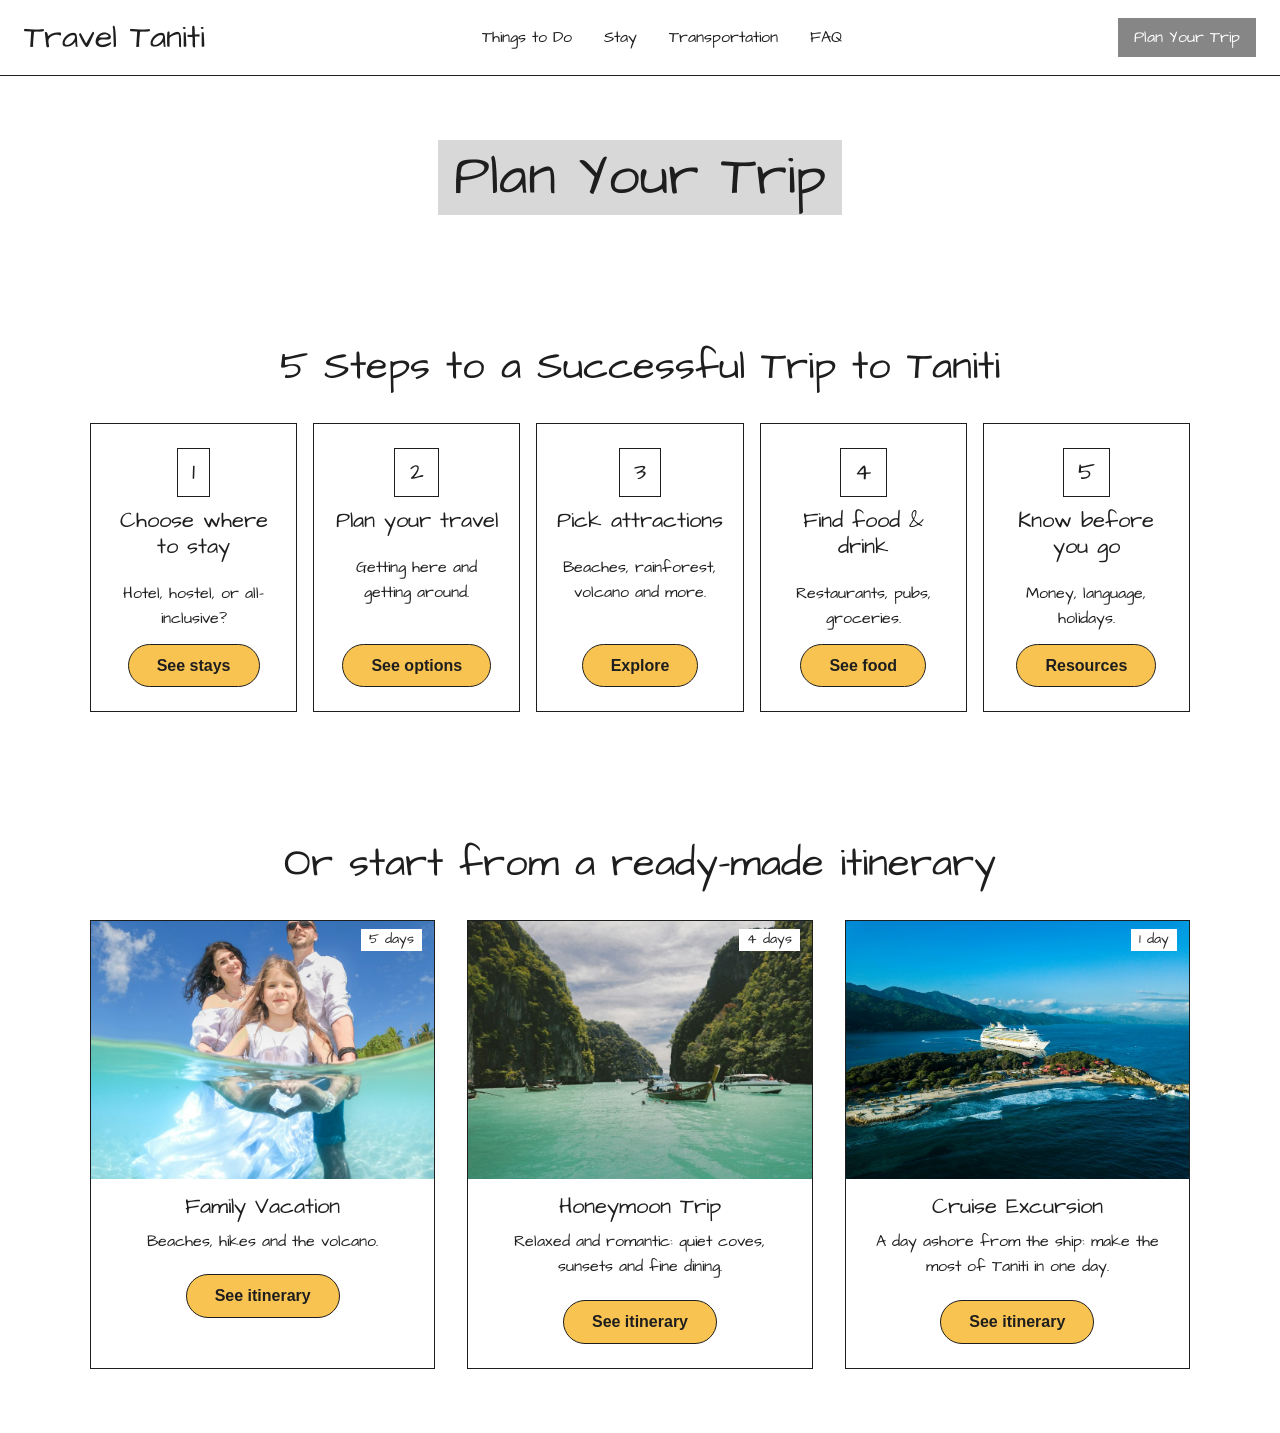
==== plan-your-trip.html @ 33244c45 "add ready-made itineraries" ====
<!DOCTYPE html>
<html lang="en">
<head>
    <meta charset="UTF-8">
    <meta name="viewport" content="width=device-width, initial-scale=1.0">
    <meta name="description" content="Five steps to planning a trip to Taniti, plus ready-made itineraries.">
    <title>Plan Your Trip | Travel Taniti</title>
    <link rel="preconnect" href="https://fonts.googleapis.com">
    <link rel="preconnect" href="https://fonts.gstatic.com" crossorigin>
    <link rel="stylesheet" href="https://fonts.googleapis.com/css2?family=Architects+Daughter&family=Lora:wght@400;700&display=swap">
    <link rel="stylesheet" href="https://cdnjs.cloudflare.com/ajax/libs/font-awesome/6.5.2/css/all.min.css">
    <link rel="stylesheet" href="styles.css">
</head>
<body>
    <!-- Header -->
    <header>
        <a id="logo" href="index.html">Travel Taniti</a>
        <nav>
            <ul>
                <li><a href="things-to-do.html">Things to Do</a></li>
                <li><a href="stay.html">Stay</a></li>
                <li><a href="transportation.html">Transportation</a></li>
                <li><a href="faq.html">FAQ</a></li>
            </ul>
        </nav>
        <a id="nav-cta" href="plan-your-trip.html" aria-current="page">Plan Your Trip</a>
    </header>

    <main>
        <!-- Page title -->
        <section class="page-title">
            <h1>Plan Your Trip</h1>
        </section>

        <!-- Steps -->
        <section id="steps">
            <h2>5 Steps to a Successful Trip to Taniti</h2>
            <ol class="step-list">
                <li class="card">
                    <h3>Choose where to stay</h3>
                    <p>Hotel, hostel, or all-inclusive?</p>
                    <a class="button" href="stay.html">See stays</a>
                </li>
                <li class="card">
                    <h3>Plan your travel</h3>
                    <p>Getting here and getting around.</p>
                    <a class="button" href="transportation.html">See options</a>
                </li>
                <li class="card">
                    <h3>Pick attractions</h3>
                    <p>Beaches, rainforest, volcano and more.</p>
                    <a class="button" href="things-to-do.html">Explore</a>
                </li>
                <li class="card">
                    <h3>Find food &amp; drink</h3>
                    <p>Restaurants, pubs, groceries.</p>
                    <a class="button" href="things-to-do.html#food">See food</a>
                </li>
                <li class="card">
                    <h3>Know before you go</h3>
                    <p>Money, language, holidays.</p>
                    <a class="button" href="faq.html">Resources</a>
                </li>
            </ol>
        </section>

        <!-- Itineraries -->
        <section id="itineraries">
            <h2>Or start from a ready-made itinerary</h2>
            <ul class="card-grid">
                <li class="card">
                    <img src="assets/beach-family.jpg" alt="Family playing in shallow water on a white-sand beach">
                    <span class="tag">5 days</span>
                    <h3>Family Vacation</h3>
                    <p>Beaches, hikes and the volcano.</p>
                    <a class="button" href="#sample-itinerary">See itinerary</a>
                </li>
                <li class="card">
                    <img src="assets/cove.jpg" alt="Boats in a turquoise cove between limestone cliffs">
                    <span class="tag">4 days</span>
                    <h3>Honeymoon Trip</h3>
                    <p>Relaxed and romantic: quiet coves, sunsets and fine dining.</p>
                    <a class="button" href="#sample-itinerary">See itinerary</a>
                </li>
                <li class="card">
                    <img src="assets/cruise.jpg" alt="Cruise ship docked in a tropical bay">
                    <span class="tag">1 day</span>
                    <h3>Cruise Excursion</h3>
                    <p>A day ashore from the ship: make the most of Taniti in one day.</p>
                    <a class="button" href="#sample-itinerary">See itinerary</a>
                </li>
            </ul>
        </section>

    </main>
</body>
</html>
---- styles.css ----
/* Tokens */
:root {
    --color-ink: #1e1e1e;
    --color-white: #fff;
    --color-teal: #14434b;
    --color-band-start: #cfe2e6;
    --color-band-end: #d6f8f7;
    --color-mint: #f1f7f7;
    --color-gray: #d8d8d8;
    --color-nav-button: #868686;
    --color-yellow: #f8c351;
    --font-display: 'Architects Daughter', cursive;
    --font-body: 'Lora', Georgia, serif;
    --font-sans: Arial, Helvetica, sans-serif;
    --max-width: 1100px;
}

/* Reset */
*,
*::before,
*::after {
    box-sizing: border-box;
    margin: 0;
    padding: 0;
}

img {
    display: block;
    max-width: 100%;
}

ul,
ol {
    list-style: none;
}

/* Base */
html {
    scroll-behavior: smooth;
}

body {
    background: var(--color-white);
    color: var(--color-ink);
    font-family: var(--font-body);
    line-height: 1.6;
}

h1,
h2,
h3 {
    font-family: var(--font-display);
    font-weight: 400;
    line-height: 1.2;
}

h1 {
    font-size: 3.5rem;
}

h2 {
    font-size: 2.5rem;
    margin-bottom: 0.5rem;
}

h3 {
    font-size: 1.35rem;
}

a {
    color: inherit;
}

main > section {
    padding: 4rem max(1.5rem, (100% - var(--max-width)) / 2);
}

@media (max-width: 768px) {
    h1 {
        font-size: 2.5rem;
    }

    h2 {
        font-size: 2rem;
    }

    main > section {
        padding-block: 3rem;
    }
}

/* Button */
.button {
    display: inline-block;
    padding: 0.5rem 1.75rem;
    border: 1px solid var(--color-ink);
    border-radius: 999px;
    background: var(--color-yellow);
    color: var(--color-ink);
    font-family: var(--font-sans);
    font-weight: 700;
    text-decoration: none;
}

.button:hover,
.button:focus-visible {
    background: var(--color-white);
}

/* Header */
header {
    display: flex;
    align-items: center;
    justify-content: space-between;
    gap: 1rem 2rem;
    padding: 0.75rem 1.5rem;
    border-bottom: 1px solid var(--color-ink);
    font-family: var(--font-display);
}

#logo {
    font-size: 2rem;
    text-decoration: none;
    white-space: nowrap;
}

header ul {
    display: flex;
    gap: 2rem;
}

header ul a {
    text-decoration: none;
}

header ul a:hover,
header [aria-current="page"] {
    text-decoration: underline;
}

#nav-cta {
    padding: 0.4rem 1rem;
    background: var(--color-nav-button);
    color: var(--color-white);
    text-decoration: none;
    white-space: nowrap;
}

@media (max-width: 768px) {
    header {
        flex-wrap: wrap;
    }

    #logo {
        font-size: 1.6rem;
    }

    header nav {
        order: 3;
        width: 100%;
    }

    header ul {
        flex-wrap: wrap;
        justify-content: center;
        gap: 0.5rem 1.25rem;
    }
}

/* Split */
.split {
    display: grid;
    grid-template-columns: 1fr 1fr;
    align-items: center;
    gap: 3rem;
}

.split-reverse > :first-child {
    order: 2;
}

.split p + p {
    margin-top: 1rem;
}

.subtitle {
    margin-bottom: 1.5rem;
    font-family: var(--font-display);
    font-size: 1.25rem;
}

@media (max-width: 768px) {
    .split {
        grid-template-columns: 1fr;
        gap: 2rem;
    }

    .split-reverse > :first-child {
        order: 0;
    }
}

/* Band */
.band {
    background: linear-gradient(to right, var(--color-band-start), var(--color-band-end));
}

.band > h2 {
    margin-bottom: 2rem;
    text-align: center;
}

/* Cards */
.card-grid {
    display: grid;
    grid-template-columns: repeat(3, 1fr);
    gap: 2rem;
}

.card {
    position: relative;
    padding: 1.5rem 1rem;
    border: 1px solid var(--color-ink);
    font-family: var(--font-display);
    text-align: center;
}

.card h3 {
    margin-bottom: 0.5rem;
}

.card-icon {
    display: block;
    margin-bottom: 1rem;
    font-size: 3rem;
}

@media (max-width: 768px) {
    .card-grid {
        grid-template-columns: 1fr;
    }
}

/* Itinerary call to action */
.itinerary-cta {
    display: grid;
    grid-template-columns: 1fr 1.5fr;
    align-items: center;
    gap: 3rem;
    background: var(--color-teal);
    color: var(--color-white);
    font-family: var(--font-sans);
    text-align: center;
}

.itinerary-cta img {
    width: 100%;
    aspect-ratio: 2 / 3;
    object-fit: cover;
}

.itinerary-cta h2 {
    margin-bottom: 1.5rem;
    font-family: var(--font-sans);
    font-size: 3rem;
    font-weight: 700;
}

.itinerary-cta p {
    margin-bottom: 2rem;
    font-size: 1.25rem;
}

@media (max-width: 768px) {
    .itinerary-cta {
        grid-template-columns: 1fr;
        gap: 2rem;
    }

    .itinerary-cta img {
        aspect-ratio: 4 / 3;
    }

    .itinerary-cta h2 {
        font-size: 2.25rem;
    }
}

/* Page title */
.page-title {
    text-align: center;
}

.page-title h1 {
    display: inline-block;
    padding: 0.25rem 1rem;
    background: var(--color-gray);
}

/* Feature card */
.feature-card {
    border: 1px solid var(--color-ink);
    font-family: var(--font-display);
}

.feature-card img {
    width: 100%;
    aspect-ratio: 4 / 3;
    object-fit: cover;
}

.feature-card figcaption {
    position: relative;
    padding: 1rem;
}

.feature-card figcaption .tag {
    top: 1rem;
}

/* Tag */
.tag {
    position: absolute;
    top: 0.5rem;
    right: 0.75rem;
    font-family: var(--font-display);
    font-size: 0.85rem;
}

/* Featured */
.featured {
    display: grid;
    grid-template-columns: 1fr 1.5fr;
    align-items: center;
    gap: 3rem;
    background: var(--color-mint);
    text-align: center;
}

.featured img {
    width: 100%;
    aspect-ratio: 3 / 4;
    object-fit: cover;
}

.featured h2 {
    color: var(--color-teal);
    font-family: var(--font-sans);
    font-size: 3rem;
    font-weight: 700;
}

.featured p {
    margin-bottom: 2rem;
    font-family: var(--font-sans);
    font-size: 1.25rem;
}

@media (max-width: 768px) {
    .featured {
        grid-template-columns: 1fr;
        gap: 2rem;
    }

    .featured img {
        aspect-ratio: 4 / 3;
    }

    .featured h2 {
        font-size: 2.25rem;
    }
}

/* Option list */
.option-list {
    display: grid;
    gap: 1.5rem;
}

.option-list .button {
    display: block;
    padding: 0.75rem;
    font-size: 1.5rem;
    text-align: center;
}

.option {
    display: grid;
    grid-template-columns: 3.5rem 1fr;
    align-items: center;
    column-gap: 1rem;
    padding: 1rem 1.5rem;
    border: 1px solid var(--color-ink);
    background: var(--color-mint);
}

.option .card-icon {
    grid-row: span 2;
    margin: 0;
    font-size: 2.25rem;
}

/* Collage */
.collage {
    display: grid;
    grid-template-columns: 1fr 1fr;
    grid-auto-rows: 10rem;
    gap: 0.75rem;
}

.collage img {
    width: 100%;
    height: 100%;
    object-fit: cover;
}

.collage img:first-child {
    grid-row: span 2;
}

/* ==== Per page styles ==== */

/* Home */
#hero {
    display: grid;
    place-items: center;
    min-height: 70vh;
    background: url("assets/hero.jpg") center / cover;
    text-align: center;
}

#hero h1 {
    padding: 0.5rem 1.5rem;
    background: rgb(255 255 255 / 0.55);
    font-size: 4.5rem;
}

@media (max-width: 768px) {
    #hero {
        min-height: 50vh;
    }

    #hero h1 {
        font-size: 2.75rem;
    }
}

#welcome ul {
    display: grid;
    gap: 1.5rem;
}

#welcome ul img {
    width: 100%;
    aspect-ratio: 16 / 7;
    object-fit: cover;
}

#welcome ul a:hover img {
    opacity: 0.85;
}

#categories {
    padding-block: 8rem;
}

#categories h3 a {
    text-decoration: none;
}

#categories h3 a:hover {
    text-decoration: underline;
}

#categories p {
    font-size: 0.9rem;
}

@media (max-width: 768px) {
    #categories {
        padding-block: 3rem;
    }
}

/* Things to do */
.things h2 {
    font-size: 3rem;
}

.things .feature-card {
    max-width: 26rem;
    justify-self: center;
}

@media (max-width: 768px) {
    .things h2 {
        font-size: 2.25rem;
    }
}

/* Stay */
#lodging h2 {
    font-size: 3rem;
}

#featured-lodging h3 {
    margin-top: 0.5rem;
}

#featured-lodging p {
    font-size: 0.9rem;
}

@media (max-width: 768px) {
    #lodging h2 {
        font-size: 2.25rem;
    }
}

/* Transportation */
#arriving h2 {
    font-size: 3rem;
}

#featured-transport > h2 {
    margin-bottom: 2rem;
    text-align: center;
}

#featured-transport .split > div:last-child {
    text-align: right;
}

#featured-transport h3 {
    margin-bottom: 1rem;
    font-size: 2rem;
}

@media (max-width: 768px) {
    #arriving h2 {
        font-size: 2.25rem;
    }

    #featured-transport .split > div:last-child {
        text-align: left;
    }
}

/* FAQ */
#questions {
    align-items: start;
}

#questions .collage {
    margin-top: 2rem;
}

#questions dl {
    display: grid;
    gap: 1.25rem;
}

#questions dt {
    font-family: var(--font-display);
    font-size: 1.2rem;
    font-weight: 700;
}

/* Plan your trip */
#steps > h2,
#itineraries > h2 {
    margin-bottom: 2rem;
    text-align: center;
}

.step-list {
    display: grid;
    grid-template-columns: repeat(5, 1fr);
    gap: 1rem;
    counter-reset: step;
}

.step-list .card {
    display: flex;
    flex-direction: column;
    align-items: center;
    gap: 0.75rem;
    counter-increment: step;
}

.step-list .card::before {
    content: counter(step);
    padding: 0.25rem 0.9rem;
    border: 1px solid var(--color-ink);
    font-size: 1.5rem;
}

.step-list .card p {
    flex-grow: 1;
}

@media (max-width: 768px) {
    .step-list {
        grid-template-columns: 1fr;
    }
}

#itineraries .card {
    padding-top: 0;
    padding-inline: 0;
}

#itineraries .card img {
    width: 100%;
    aspect-ratio: 4 / 3;
    object-fit: cover;
    margin-bottom: 1rem;
}

#itineraries .card .tag {
    top: 0.5rem;
    padding: 0 0.5rem;
    background: var(--color-white);
}

#itineraries .card p {
    margin: 0.5rem 1rem 1.25rem;
}
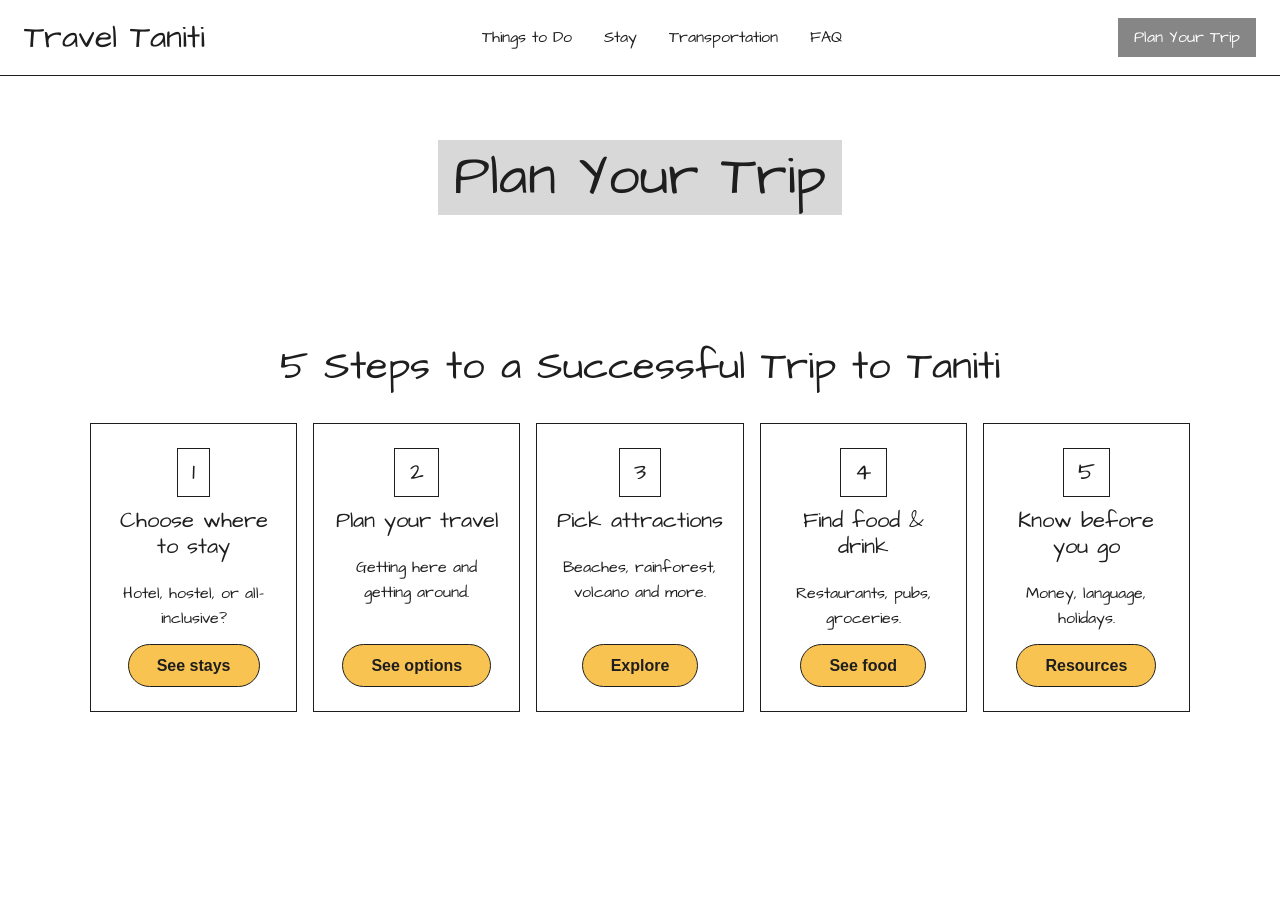
==== commit dbe133dc: "add plan your trip steps" ====
--- a/plan-your-trip.html
+++ b/plan-your-trip.html
@@ -64,34 +64,6 @@
             </ol>
         </section>
 
-        <!-- Itineraries -->
-        <section id="itineraries">
-            <h2>Or start from a ready-made itinerary</h2>
-            <ul class="card-grid">
-                <li class="card">
-                    <img src="assets/beach-family.jpg" alt="Family playing in shallow water on a white-sand beach">
-                    <span class="tag">5 days</span>
-                    <h3>Family Vacation</h3>
-                    <p>Beaches, hikes and the volcano.</p>
-                    <a class="button" href="#sample-itinerary">See itinerary</a>
-                </li>
-                <li class="card">
-                    <img src="assets/cove.jpg" alt="Boats in a turquoise cove between limestone cliffs">
-                    <span class="tag">4 days</span>
-                    <h3>Honeymoon Trip</h3>
-                    <p>Relaxed and romantic: quiet coves, sunsets and fine dining.</p>
-                    <a class="button" href="#sample-itinerary">See itinerary</a>
-                </li>
-                <li class="card">
-                    <img src="assets/cruise.jpg" alt="Cruise ship docked in a tropical bay">
-                    <span class="tag">1 day</span>
-                    <h3>Cruise Excursion</h3>
-                    <p>A day ashore from the ship: make the most of Taniti in one day.</p>
-                    <a class="button" href="#sample-itinerary">See itinerary</a>
-                </li>
-            </ul>
-        </section>
-
     </main>
 </body>
 </html>
--- a/styles.css
+++ b/styles.css
@@ -604,25 +604,3 @@
         grid-template-columns: 1fr;
     }
 }
-
-#itineraries .card {
-    padding-top: 0;
-    padding-inline: 0;
-}
-
-#itineraries .card img {
-    width: 100%;
-    aspect-ratio: 4 / 3;
-    object-fit: cover;
-    margin-bottom: 1rem;
-}
-
-#itineraries .card .tag {
-    top: 0.5rem;
-    padding: 0 0.5rem;
-    background: var(--color-white);
-}
-
-#itineraries .card p {
-    margin: 0.5rem 1rem 1.25rem;
-}
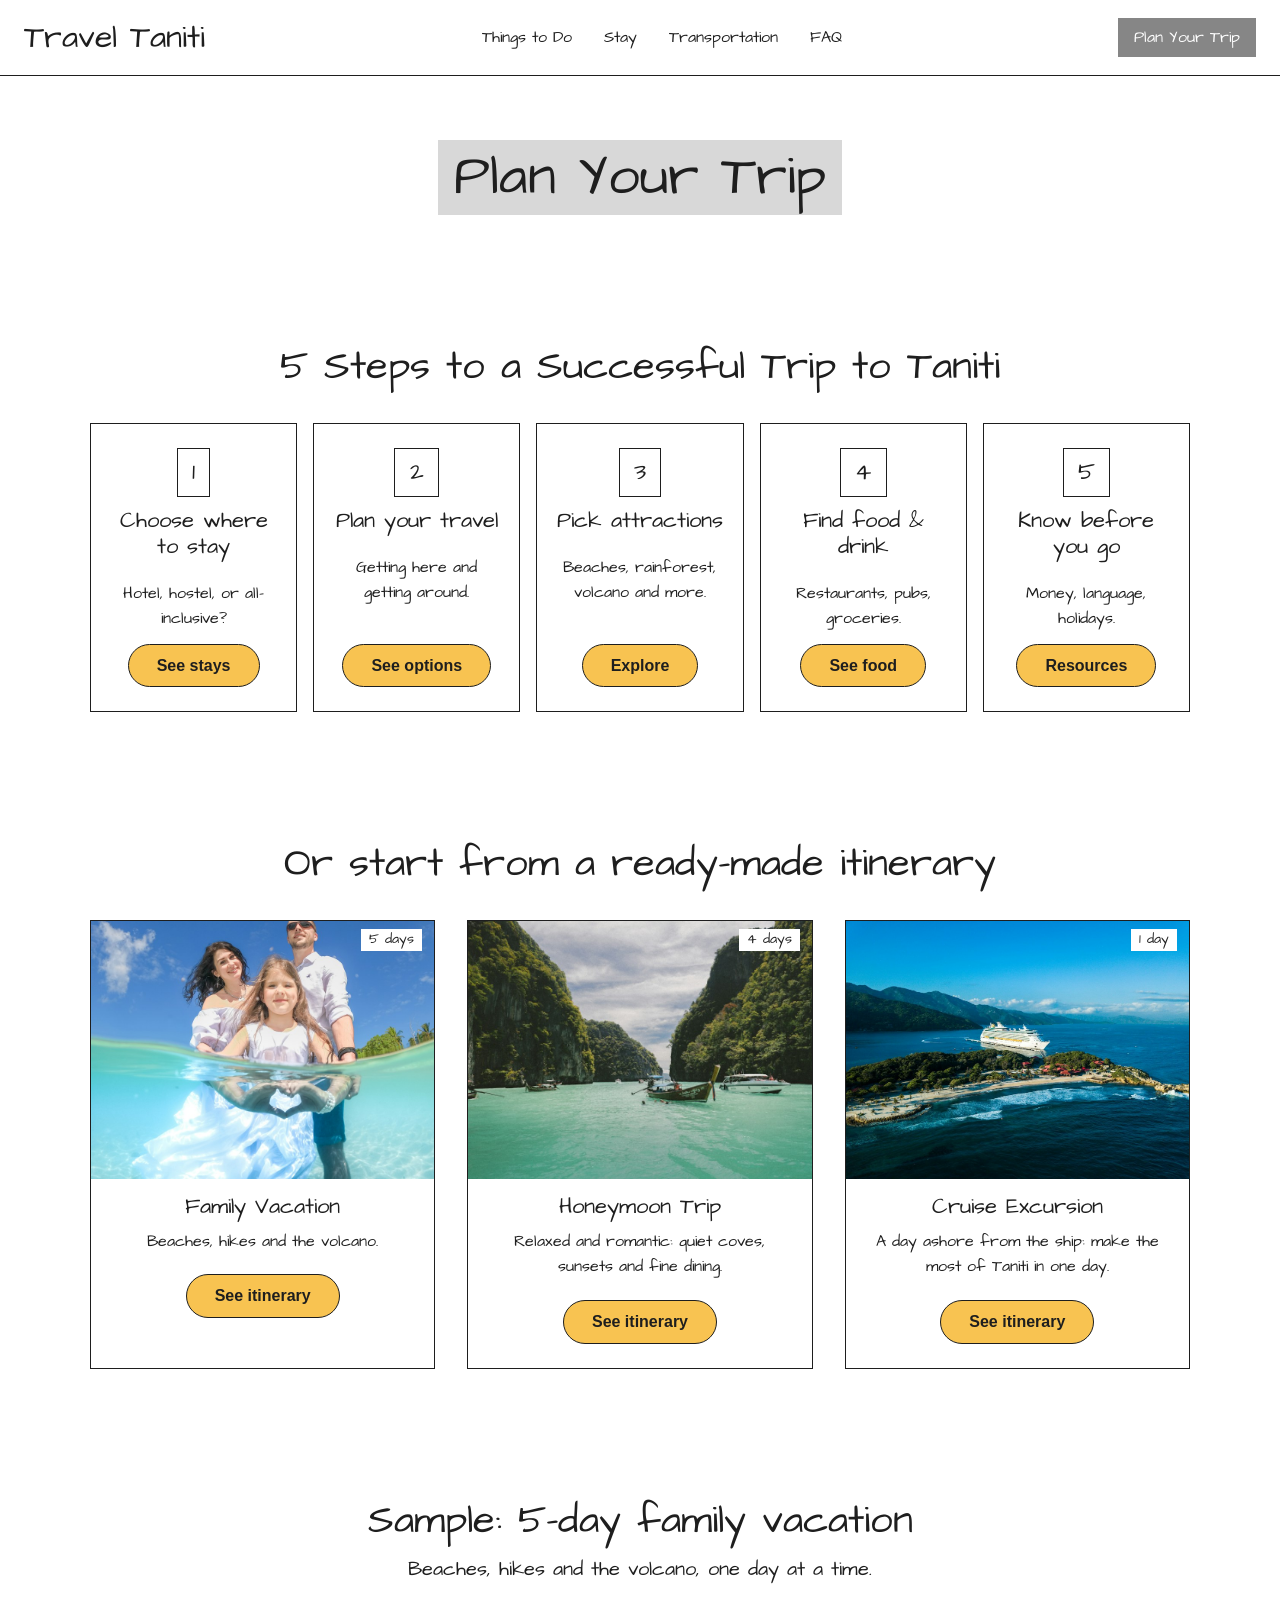
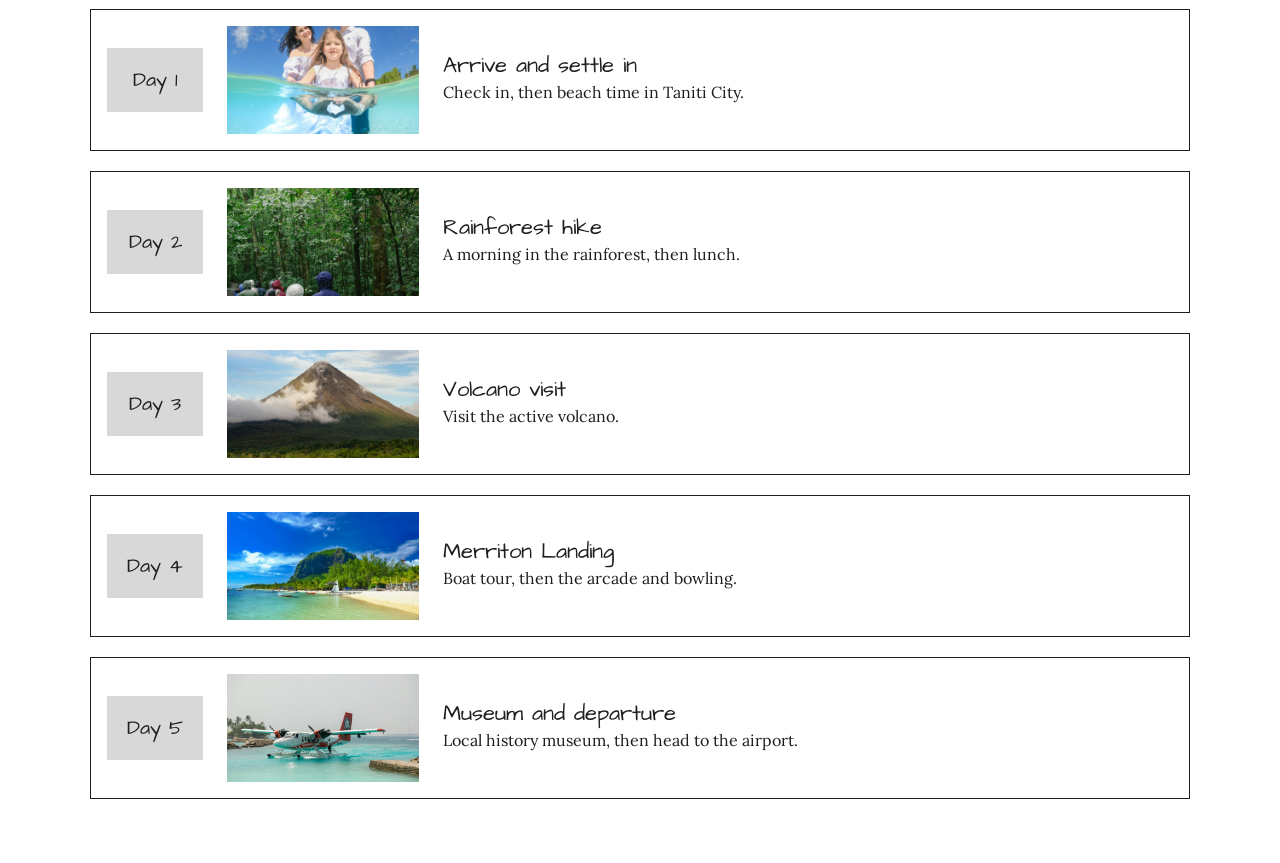
==== commit c3e9c6b5: "add sample itinerary" ====
--- a/plan-your-trip.html
+++ b/plan-your-trip.html
@@ -64,6 +64,82 @@
             </ol>
         </section>
 
+        <!-- Itineraries -->
+        <section id="itineraries">
+            <h2>Or start from a ready-made itinerary</h2>
+            <ul class="card-grid">
+                <li class="card">
+                    <img src="assets/beach-family.jpg" alt="Family playing in shallow water on a white-sand beach">
+                    <span class="tag">5 days</span>
+                    <h3>Family Vacation</h3>
+                    <p>Beaches, hikes and the volcano.</p>
+                    <a class="button" href="#sample-itinerary">See itinerary</a>
+                </li>
+                <li class="card">
+                    <img src="assets/cove.jpg" alt="Boats in a turquoise cove between limestone cliffs">
+                    <span class="tag">4 days</span>
+                    <h3>Honeymoon Trip</h3>
+                    <p>Relaxed and romantic: quiet coves, sunsets and fine dining.</p>
+                    <a class="button" href="#sample-itinerary">See itinerary</a>
+                </li>
+                <li class="card">
+                    <img src="assets/cruise.jpg" alt="Cruise ship docked in a tropical bay">
+                    <span class="tag">1 day</span>
+                    <h3>Cruise Excursion</h3>
+                    <p>A day ashore from the ship: make the most of Taniti in one day.</p>
+                    <a class="button" href="#sample-itinerary">See itinerary</a>
+                </li>
+            </ul>
+        </section>
+
+        <!-- Sample itinerary -->
+        <section id="sample-itinerary">
+            <h2>Sample: 5-day family vacation</h2>
+            <p class="subtitle">Beaches, hikes and the volcano, one day at a time.</p>
+            <ol class="day-list">
+                <li>
+                    <span class="day">Day 1</span>
+                    <img src="assets/beach-family.jpg" alt="Family on a white-sand beach">
+                    <div>
+                        <h3>Arrive and settle in</h3>
+                        <p>Check in, then beach time in Taniti City.</p>
+                    </div>
+                </li>
+                <li>
+                    <span class="day">Day 2</span>
+                    <img src="assets/hike.jpg" alt="Hikers on a rainforest trail">
+                    <div>
+                        <h3>Rainforest hike</h3>
+                        <p>A morning in the rainforest, then lunch.</p>
+                    </div>
+                </li>
+                <li>
+                    <span class="day">Day 3</span>
+                    <img src="assets/volcano.jpg" alt="Volcano cone rising above the rainforest">
+                    <div>
+                        <h3>Volcano visit</h3>
+                        <p>Visit the active volcano.</p>
+                    </div>
+                </li>
+                <li>
+                    <span class="day">Day 4</span>
+                    <img src="assets/bay.jpg" alt="Green mountain above a bay with boats">
+                    <div>
+                        <h3>Merriton Landing</h3>
+                        <p>Boat tour, then the arcade and bowling.</p>
+                    </div>
+                </li>
+                <li>
+                    <span class="day">Day 5</span>
+                    <img src="assets/plane.jpg" alt="Seaplane on turquoise water">
+                    <div>
+                        <h3>Museum and departure</h3>
+                        <p>Local history museum, then head to the airport.</p>
+                    </div>
+                </li>
+            </ol>
+        </section>
+
     </main>
 </body>
 </html>
--- a/styles.css
+++ b/styles.css
@@ -604,3 +604,68 @@
         grid-template-columns: 1fr;
     }
 }
+
+#itineraries .card {
+    padding-top: 0;
+    padding-inline: 0;
+}
+
+#itineraries .card img {
+    width: 100%;
+    aspect-ratio: 4 / 3;
+    object-fit: cover;
+    margin-bottom: 1rem;
+}
+
+#itineraries .card .tag {
+    top: 0.5rem;
+    padding: 0 0.5rem;
+    background: var(--color-white);
+}
+
+#itineraries .card p {
+    margin: 0.5rem 1rem 1.25rem;
+}
+
+#sample-itinerary > h2 {
+    text-align: center;
+}
+
+#sample-itinerary > .subtitle {
+    text-align: center;
+}
+
+.day-list {
+    display: grid;
+    gap: 1.25rem;
+}
+
+.day-list li {
+    display: grid;
+    grid-template-columns: 6rem 12rem 1fr;
+    align-items: center;
+    gap: 1.5rem;
+    padding: 1rem;
+    border: 1px solid var(--color-ink);
+}
+
+.day-list .day {
+    padding: 1rem 0;
+    background: var(--color-gray);
+    font-family: var(--font-display);
+    font-size: 1.25rem;
+    text-align: center;
+}
+
+.day-list img {
+    width: 100%;
+    aspect-ratio: 16 / 9;
+    object-fit: cover;
+}
+
+@media (max-width: 768px) {
+    .day-list li {
+        grid-template-columns: 1fr;
+        gap: 0.75rem;
+    }
+}
